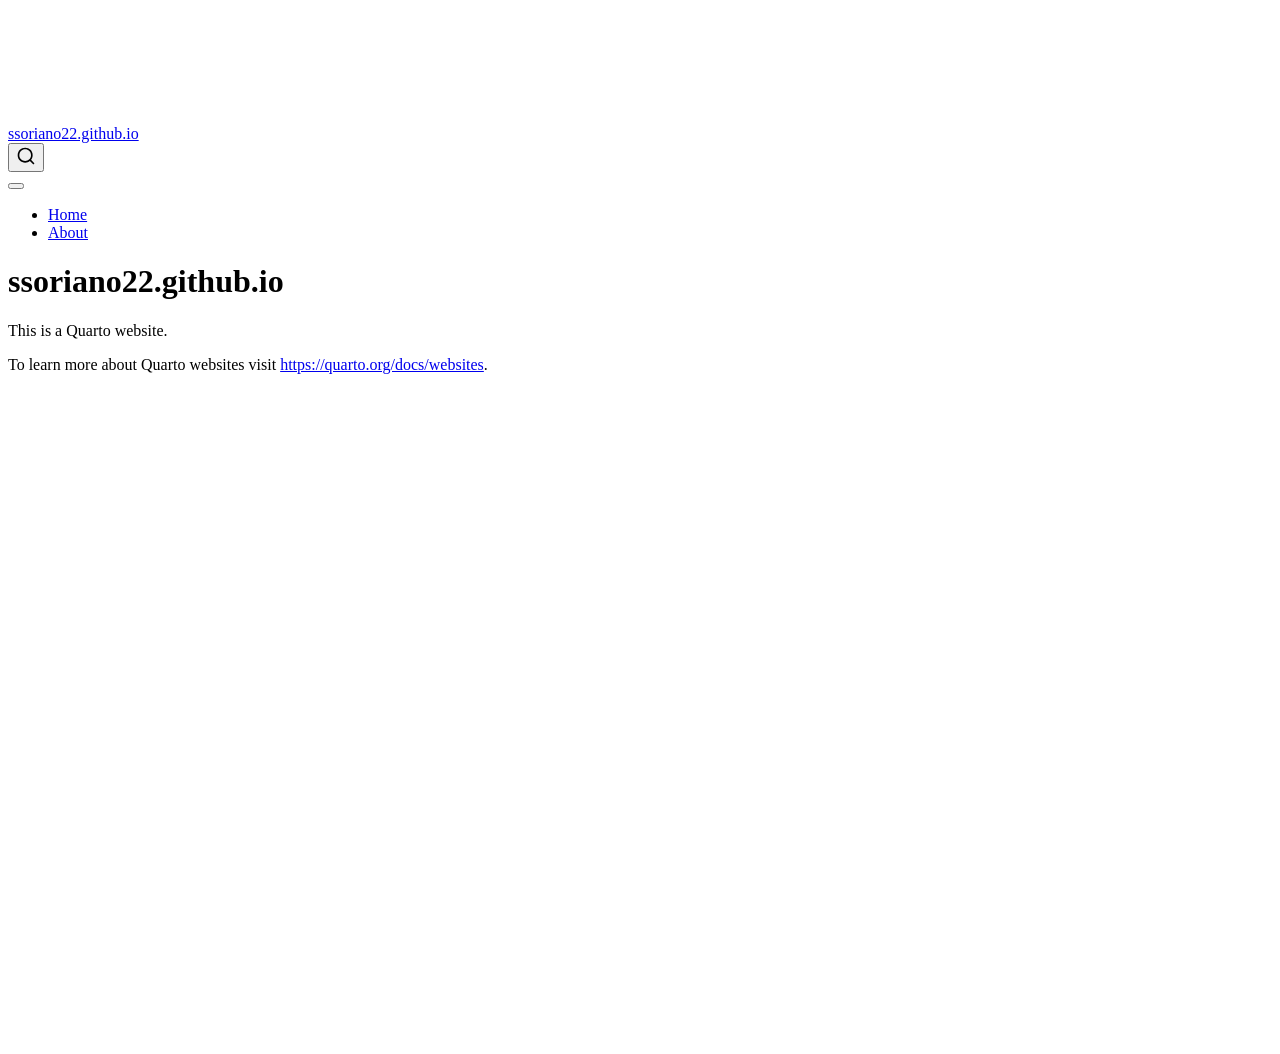
==== docs/index.html @ 10967e50 "Updating personal website repo" ====
<!DOCTYPE html>
<html xmlns="http://www.w3.org/1999/xhtml" lang="en" xml:lang="en"><head>

<meta charset="utf-8">
<meta name="generator" content="quarto-1.10.18">

<meta name="viewport" content="width=device-width, initial-scale=1.0, user-scalable=yes">


<title>ssoriano22.github.io</title>
<style>
/* Default styles provided by pandoc.
** See https://pandoc.org/MANUAL.html#variables-for-html for config info.
*/
span.smallcaps{font-variant: small-caps;}
div.columns{display: flex; gap: 1.5em;}
div.column{flex: auto;}
@media screen {
div.columns{gap: min(4vw, 1.5em);}
div.column{overflow-x: auto;}
}
div.hanging-indent{margin-left: 1.5em; text-indent: -1.5em;}
ul.task-list{list-style: none;}
ul.task-list li input[type="checkbox"] {
  width: 0.8em;
  margin: 0 0.8em 0.2em -1em; /* quarto-specific, see https://github.com/quarto-dev/quarto-cli/issues/4556 */ 
  vertical-align: middle;
}
</style>


<script src="site_libs/quarto-nav/quarto-nav.js"></script>
<script src="site_libs/quarto-nav/headroom.min.js"></script>
<script src="site_libs/clipboard/clipboard.min.js"></script>
<script src="site_libs/quarto-search/autocomplete.umd.js"></script>
<script src="site_libs/quarto-search/fuse.min.js"></script>
<script src="site_libs/quarto-search/quarto-search.js"></script>
<meta name="quarto:offset" content="./">
<script src="site_libs/quarto-html/quarto.js" type="module"></script>
<script src="site_libs/quarto-html/tabsets/tabsets.js" type="module"></script>
<script src="site_libs/quarto-html/popper.min.js"></script>
<script src="site_libs/quarto-html/tippy.umd.min.js"></script>
<script src="site_libs/quarto-html/anchor.min.js"></script>
<link href="site_libs/quarto-html/tippy.css" rel="stylesheet">
<link href="site_libs/quarto-html/quarto-syntax-highlighting-64a204ab8560d761af7679ceaba22944.css" rel="stylesheet" id="quarto-text-highlighting-styles">
<script src="site_libs/bootstrap/bootstrap.min.js"></script>
<link href="site_libs/bootstrap/bootstrap-icons.css" rel="stylesheet">
<link href="site_libs/bootstrap/bootstrap-445b8638c3d06994fee0907d791121c4.min.css" rel="stylesheet" append-hash="true" id="quarto-bootstrap" data-mode="light">
<script id="quarto-search-options" type="application/json">{
  "location": "navbar",
  "copy-button": false,
  "collapse-after": 3,
  "panel-placement": "end",
  "type": "overlay",
  "limit": 50,
  "keyboard-shortcut": [
    "f",
    "/",
    "s"
  ],
  "show-item-context": false,
  "language": {
    "search-no-results-text": "No results",
    "search-matching-documents-text": "matching documents",
    "search-copy-link-title": "Copy link to search",
    "search-hide-matches-text": "Hide additional matches",
    "search-more-match-text": "more match in this document",
    "search-more-matches-text": "more matches in this document",
    "search-clear-button-title": "Clear",
    "search-text-placeholder": "",
    "search-detached-cancel-button-title": "Cancel",
    "search-submit-button-title": "Submit",
    "search-label": "Search"
  }
}</script>


<link rel="stylesheet" href="styles.css">
</head>

<body class="nav-fixed quarto-light">

<div id="quarto-search-results"></div>
  <header id="quarto-header" class="headroom fixed-top">
    <nav class="navbar navbar-expand-lg " data-bs-theme="dark">
      <div class="navbar-container container-fluid">
      <div class="navbar-brand-container mx-auto">
    <a class="navbar-brand" href="./index.html">
    <span class="navbar-title">ssoriano22.github.io</span>
    </a>
  </div>
            <div id="quarto-search" class="" title="Search"></div>
          <button class="navbar-toggler" type="button" data-bs-toggle="collapse" data-bs-target="#navbarCollapse" aria-controls="navbarCollapse" role="menu" aria-expanded="false" aria-label="Toggle navigation" onclick="if (window.quartoToggleHeadroom) { window.quartoToggleHeadroom(); }">
  <span class="navbar-toggler-icon"></span>
</button>
          <div class="collapse navbar-collapse" id="navbarCollapse">
            <ul class="navbar-nav navbar-nav-scroll me-auto">
  <li class="nav-item">
    <a class="nav-link active" href="./index.html" aria-current="page"> 
<span class="menu-text">Home</span></a>
  </li>  
  <li class="nav-item">
    <a class="nav-link" href="./about.html"> 
<span class="menu-text">About</span></a>
  </li>  
</ul>
          </div> <!-- /navcollapse -->
            <div class="quarto-navbar-tools">
</div>
      </div> <!-- /container-fluid -->
    </nav>
</header>
<!-- content -->
<div id="quarto-content" class="quarto-container page-columns page-rows-contents page-layout-article page-navbar">
<!-- sidebar -->
<!-- margin-sidebar -->
    <div id="quarto-margin-sidebar" class="sidebar margin-sidebar zindex-bottom">
        
    </div>
<!-- main -->
<main class="content" id="quarto-document-content">

<header id="title-block-header" class="quarto-title-block default">
<div class="quarto-title">
<h1 class="title">ssoriano22.github.io</h1>
</div>



<div class="quarto-title-meta">

    
  
    
  </div>
  


</header>


<p>This is a Quarto website.</p>
<p>To learn more about Quarto websites visit <a href="https://quarto.org/docs/websites" class="uri">https://quarto.org/docs/websites</a>.</p>



</main> <!-- /main -->
<script id="quarto-html-after-body" type="application/javascript">
  window.document.addEventListener("DOMContentLoaded", function (event) {
    const icon = "";
    const anchorJS = new window.AnchorJS();
    anchorJS.options = {
      placement: 'right',
      icon: icon
    };
    anchorJS.add('.anchored');
    const isCodeAnnotation = (el) => {
      for (const clz of el.classList) {
        if (clz.startsWith('code-annotation-')) {                     
          return true;
        }
      }
      return false;
    }
    const onCopySuccess = function(e) {
      // button target
      const button = e.trigger;
      // don't keep focus
      button.blur();
      // flash "checked"
      button.classList.add('code-copy-button-checked');
      var currentTitle = button.getAttribute("title");
      button.setAttribute("title", "Copied!");
      let tooltip;
      if (window.bootstrap) {
        button.setAttribute("data-bs-toggle", "tooltip");
        button.setAttribute("data-bs-placement", "left");
        button.setAttribute("data-bs-title", "Copied!");
        tooltip = new bootstrap.Tooltip(button, 
          { trigger: "manual", 
            customClass: "code-copy-button-tooltip",
            offset: [0, -8]});
        tooltip.show();    
      }
      setTimeout(function() {
        if (tooltip) {
          tooltip.hide();
          button.removeAttribute("data-bs-title");
          button.removeAttribute("data-bs-toggle");
          button.removeAttribute("data-bs-placement");
        }
        button.setAttribute("title", currentTitle);
        button.classList.remove('code-copy-button-checked');
      }, 1000);
      // clear code selection
      e.clearSelection();
    }
    const getTextToCopy = function(trigger) {
      const outerScaffold = trigger.parentElement.cloneNode(true);
      const codeEl = outerScaffold.querySelector('code');
      for (const childEl of codeEl.children) {
        if (isCodeAnnotation(childEl)) {
          childEl.remove();
        }
      }
      return codeEl.innerText;
    }
    const clipboard = new window.ClipboardJS('.code-copy-button:not([data-in-quarto-modal])', {
      text: getTextToCopy
    });
    clipboard.on('success', onCopySuccess);
    if (window.document.getElementById('quarto-embedded-source-code-modal')) {
      const clipboardModal = new window.ClipboardJS('.code-copy-button[data-in-quarto-modal]', {
        text: getTextToCopy,
        container: window.document.getElementById('quarto-embedded-source-code-modal')
      });
      clipboardModal.on('success', onCopySuccess);
    }
      var localhostRegex = new RegExp(/^(?:http|https):\/\/localhost\:?[0-9]*\//);
      var mailtoRegex = new RegExp(/^mailto:/);
        var filterRegex = new RegExp('/' + window.location.host + '/');
      var isInternal = (href) => {
          return filterRegex.test(href) || localhostRegex.test(href) || mailtoRegex.test(href);
      }
      // Inspect non-navigation links and adorn them if external
     var links = window.document.querySelectorAll('a[href]:not(.nav-link):not(.navbar-brand):not(.toc-action):not(.sidebar-link):not(.sidebar-item-toggle):not(.pagination-link):not(.no-external):not([aria-hidden]):not(.dropdown-item):not(.quarto-navigation-tool):not(.about-link)');
      for (var i=0; i<links.length; i++) {
        const link = links[i];
        if (!isInternal(link.href)) {
          // undo the damage that might have been done by quarto-nav.js in the case of
          // links that we want to consider external
          if (link.dataset.originalHref !== undefined) {
            link.href = link.dataset.originalHref;
          }
        }
      }
    function tippyHover(el, contentFn, onTriggerFn, onUntriggerFn) {
      const config = {
        allowHTML: true,
        maxWidth: 500,
        delay: 100,
        arrow: false,
        appendTo: function(el) {
            return el.parentElement;
        },
        interactive: true,
        interactiveBorder: 10,
        theme: 'quarto',
        placement: 'bottom-start',
      };
      if (contentFn) {
        config.content = contentFn;
      }
      if (onTriggerFn) {
        config.onTrigger = onTriggerFn;
      }
      if (onUntriggerFn) {
        config.onUntrigger = onUntriggerFn;
      }
      window.tippy(el, config); 
    }
    const noterefs = window.document.querySelectorAll('a[role="doc-noteref"]');
    for (var i=0; i<noterefs.length; i++) {
      const ref = noterefs[i];
      tippyHover(ref, function() {
        // use id or data attribute instead here
        let href = ref.getAttribute('data-footnote-href') || ref.getAttribute('href');
        try { href = new URL(href).hash; } catch {}
        const id = href.replace(/^#\/?/, "");
        const note = window.document.getElementById(id);
        if (note) {
          return note.innerHTML;
        } else {
          return "";
        }
      });
    }
    const xrefs = window.document.querySelectorAll('a.quarto-xref');
    const processXRef = (id, note) => {
      // Strip column container classes
      const stripColumnClz = (el) => {
        el.classList.remove("page-full", "page-columns");
        if (el.children) {
          for (const child of el.children) {
            stripColumnClz(child);
          }
        }
      }
      stripColumnClz(note)
      if (id === null || id.startsWith('sec-')) {
        // Special case sections, only their first couple elements
        const container = document.createElement("div");
        if (note.children && note.children.length > 2) {
          container.appendChild(note.children[0].cloneNode(true));
          for (let i = 1; i < note.children.length; i++) {
            const child = note.children[i];
            if (child.tagName === "P" && child.innerText === "") {
              continue;
            } else {
              container.appendChild(child.cloneNode(true));
              break;
            }
          }
          if (window.Quarto?.typesetMath) {
            window.Quarto.typesetMath(container);
          }
          return container.innerHTML
        } else {
          if (window.Quarto?.typesetMath) {
            window.Quarto.typesetMath(note);
          }
          return note.innerHTML;
        }
      } else {
        // Remove any anchor links if they are present
        const anchorLink = note.querySelector('a.anchorjs-link');
        if (anchorLink) {
          anchorLink.remove();
        }
        if (window.Quarto?.typesetMath) {
          window.Quarto.typesetMath(note);
        }
        if (note.classList.contains("callout")) {
          return note.outerHTML;
        } else {
          return note.innerHTML;
        }
      }
    }
    for (var i=0; i<xrefs.length; i++) {
      const xref = xrefs[i];
      tippyHover(xref, undefined, function(instance) {
        instance.disable();
        let url = xref.getAttribute('href');
        let hash = undefined; 
        if (url.startsWith('#')) {
          hash = url;
        } else {
          try { hash = new URL(url).hash; } catch {}
        }
        if (hash) {
          const id = hash.replace(/^#\/?/, "");
          const note = window.document.getElementById(id);
          if (note !== null) {
            try {
              const html = processXRef(id, note.cloneNode(true));
              instance.setContent(html);
            } finally {
              instance.enable();
              instance.show();
            }
          } else {
            // See if we can fetch this
            fetch(url.split('#')[0])
            .then(res => res.text())
            .then(html => {
              const parser = new DOMParser();
              const htmlDoc = parser.parseFromString(html, "text/html");
              const note = htmlDoc.getElementById(id);
              if (note !== null) {
                const html = processXRef(id, note);
                instance.setContent(html);
              } 
            }).finally(() => {
              instance.enable();
              instance.show();
            });
          }
        } else {
          // See if we can fetch a full url (with no hash to target)
          // This is a special case and we should probably do some content thinning / targeting
          fetch(url)
          .then(res => res.text())
          .then(html => {
            const parser = new DOMParser();
            const htmlDoc = parser.parseFromString(html, "text/html");
            const note = htmlDoc.querySelector('main.content');
            if (note !== null) {
              // This should only happen for chapter cross references
              // (since there is no id in the URL)
              // remove the first header
              if (note.children.length > 0 && note.children[0].tagName === "HEADER") {
                note.children[0].remove();
              }
              const html = processXRef(null, note);
              instance.setContent(html);
            } 
          }).finally(() => {
            instance.enable();
            instance.show();
          });
        }
      }, function(instance) {
      });
    }
        let selectedAnnoteEl;
        const selectorForAnnotation = ( cell, annotation) => {
          let cellAttr = 'data-code-cell="' + cell + '"';
          let lineAttr = 'data-code-annotation="' +  annotation + '"';
          const selector = 'span[' + cellAttr + '][' + lineAttr + ']';
          return selector;
        }
        const selectCodeLines = (annoteEl) => {
          const doc = window.document;
          const targetCell = annoteEl.getAttribute("data-target-cell");
          const targetAnnotation = annoteEl.getAttribute("data-target-annotation");
          const annoteSpan = window.document.querySelector(selectorForAnnotation(targetCell, targetAnnotation));
          const lines = annoteSpan.getAttribute("data-code-lines").split(",");
          const lineIds = lines.map((line) => {
            return targetCell + "-" + line;
          })
          let top = null;
          let height = null;
          let parent = null;
          if (lineIds.length > 0) {
              //compute the position of the single el (top and bottom and make a div)
              const el = window.document.getElementById(lineIds[0]);
              top = el.offsetTop;
              height = el.offsetHeight;
              parent = el.parentElement.parentElement;
            if (lineIds.length > 1) {
              const lastEl = window.document.getElementById(lineIds[lineIds.length - 1]);
              const bottom = lastEl.offsetTop + lastEl.offsetHeight;
              height = bottom - top;
            }
            if (top !== null && height !== null && parent !== null) {
              // cook up a div (if necessary) and position it 
              let div = window.document.getElementById("code-annotation-line-highlight");
              if (div === null) {
                div = window.document.createElement("div");
                div.setAttribute("id", "code-annotation-line-highlight");
                div.style.position = 'absolute';
                parent.appendChild(div);
              }
              div.style.top = top - 2 + "px";
              div.style.height = height + 4 + "px";
              div.style.left = 0;
              let gutterDiv = window.document.getElementById("code-annotation-line-highlight-gutter");
              if (gutterDiv === null) {
                gutterDiv = window.document.createElement("div");
                gutterDiv.setAttribute("id", "code-annotation-line-highlight-gutter");
                gutterDiv.style.position = 'absolute';
                const codeCell = window.document.getElementById(targetCell);
                const gutter = codeCell.querySelector('.code-annotation-gutter');
                gutter.appendChild(gutterDiv);
              }
              gutterDiv.style.top = top - 2 + "px";
              gutterDiv.style.height = height + 4 + "px";
            }
            selectedAnnoteEl = annoteEl;
          }
        };
        const unselectCodeLines = () => {
          const elementsIds = ["code-annotation-line-highlight", "code-annotation-line-highlight-gutter"];
          elementsIds.forEach((elId) => {
            const div = window.document.getElementById(elId);
            if (div) {
              div.remove();
            }
          });
          selectedAnnoteEl = undefined;
        };
          // Handle positioning of the toggle
      window.addEventListener(
        "resize",
        throttle(() => {
          elRect = undefined;
          if (selectedAnnoteEl) {
            selectCodeLines(selectedAnnoteEl);
          }
        }, 10)
      );
      function throttle(fn, ms) {
      let throttle = false;
      let timer;
        return (...args) => {
          if(!throttle) { // first call gets through
              fn.apply(this, args);
              throttle = true;
          } else { // all the others get throttled
              if(timer) clearTimeout(timer); // cancel #2
              timer = setTimeout(() => {
                fn.apply(this, args);
                timer = throttle = false;
              }, ms);
          }
        };
      }
        // Attach click handler to the DT
        const annoteDls = window.document.querySelectorAll('dt[data-target-cell]');
        for (const annoteDlNode of annoteDls) {
          annoteDlNode.addEventListener('click', (event) => {
            const clickedEl = event.target;
            if (clickedEl !== selectedAnnoteEl) {
              unselectCodeLines();
              const activeEl = window.document.querySelector('dt[data-target-cell].code-annotation-active');
              if (activeEl) {
                activeEl.classList.remove('code-annotation-active');
              }
              selectCodeLines(clickedEl);
              clickedEl.classList.add('code-annotation-active');
            } else {
              // Unselect the line
              unselectCodeLines();
              clickedEl.classList.remove('code-annotation-active');
            }
          });
        }
    const findCites = (el) => {
      const parentEl = el.parentElement;
      if (parentEl) {
        const cites = parentEl.dataset.cites;
        if (cites) {
          return {
            el,
            cites: cites.split(' ')
          };
        } else {
          return findCites(el.parentElement)
        }
      } else {
        return undefined;
      }
    };
    var bibliorefs = window.document.querySelectorAll('a[role="doc-biblioref"]');
    for (var i=0; i<bibliorefs.length; i++) {
      const ref = bibliorefs[i];
      const citeInfo = findCites(ref);
      if (citeInfo) {
        tippyHover(citeInfo.el, function() {
          var popup = window.document.createElement('div');
          citeInfo.cites.forEach(function(cite) {
            var citeDiv = window.document.createElement('div');
            citeDiv.classList.add('hanging-indent');
            citeDiv.classList.add('csl-entry');
            var biblioDiv = window.document.getElementById('ref-' + cite);
            if (biblioDiv) {
              citeDiv.innerHTML = biblioDiv.innerHTML;
            }
            popup.appendChild(citeDiv);
          });
          return popup.innerHTML;
        });
      }
    }
  });
  </script>
</div> <!-- /content -->




</body></html>
---- docs/site_libs/quarto-html/tippy.css ----
.tippy-box[data-animation=fade][data-state=hidden]{opacity:0}[data-tippy-root]{max-width:calc(100vw - 10px)}.tippy-box{position:relative;background-color:#333;color:#fff;border-radius:4px;font-size:14px;line-height:1.4;white-space:normal;outline:0;transition-property:transform,visibility,opacity}.tippy-box[data-placement^=top]>.tippy-arrow{bottom:0}.tippy-box[data-placement^=top]>.tippy-arrow:before{bottom:-7px;left:0;border-width:8px 8px 0;border-top-color:initial;transform-origin:center top}.tippy-box[data-placement^=bottom]>.tippy-arrow{top:0}.tippy-box[data-placement^=bottom]>.tippy-arrow:before{top:-7px;left:0;border-width:0 8px 8px;border-bottom-color:initial;transform-origin:center bottom}.tippy-box[data-placement^=left]>.tippy-arrow{right:0}.tippy-box[data-placement^=left]>.tippy-arrow:before{border-width:8px 0 8px 8px;border-left-color:initial;right:-7px;transform-origin:center left}.tippy-box[data-placement^=right]>.tippy-arrow{left:0}.tippy-box[data-placement^=right]>.tippy-arrow:before{left:-7px;border-width:8px 8px 8px 0;border-right-color:initial;transform-origin:center right}.tippy-box[data-inertia][data-state=visible]{transition-timing-function:cubic-bezier(.54,1.5,.38,1.11)}.tippy-arrow{width:16px;height:16px;color:#333}.tippy-arrow:before{content:"";position:absolute;border-color:transparent;border-style:solid}.tippy-content{position:relative;padding:5px 9px;z-index:1}
---- docs/site_libs/quarto-html/quarto-syntax-highlighting-64a204ab8560d761af7679ceaba22944.css ----
/* quarto syntax highlight colors */
:root {
  --quarto-hl-ot-color: #003B4F;
  --quarto-hl-at-color: #657422;
  --quarto-hl-ss-color: #20794D;
  --quarto-hl-an-color: #5E5E5E;
  --quarto-hl-fu-color: #4758AB;
  --quarto-hl-st-color: #20794D;
  --quarto-hl-cf-color: #003B4F;
  --quarto-hl-op-color: #5E5E5E;
  --quarto-hl-er-color: #AD0000;
  --quarto-hl-bn-color: #AD0000;
  --quarto-hl-al-color: #AD0000;
  --quarto-hl-va-color: #111111;
  --quarto-hl-bu-color: inherit;
  --quarto-hl-ex-color: inherit;
  --quarto-hl-pp-color: #AD0000;
  --quarto-hl-in-color: #5E5E5E;
  --quarto-hl-vs-color: #20794D;
  --quarto-hl-wa-color: #5E5E5E;
  --quarto-hl-do-color: #5E5E5E;
  --quarto-hl-im-color: #00769E;
  --quarto-hl-ch-color: #20794D;
  --quarto-hl-dt-color: #AD0000;
  --quarto-hl-fl-color: #AD0000;
  --quarto-hl-co-color: #5E5E5E;
  --quarto-hl-cv-color: #5E5E5E;
  --quarto-hl-cn-color: #8f5902;
  --quarto-hl-sc-color: #5E5E5E;
  --quarto-hl-dv-color: #AD0000;
  --quarto-hl-kw-color: #003B4F;
}

/* other quarto variables */
:root {
  --quarto-font-monospace: SFMono-Regular, Menlo, Monaco, Consolas, "Liberation Mono", "Courier New", monospace;
}

/* syntax highlight based on Pandoc's rules */
pre > code.sourceCode > span {
  color: #003B4F;
}

code.sourceCode > span {
  color: #003B4F;
}

div.sourceCode,
div.sourceCode pre.sourceCode {
  color: #003B4F;
}

/* Normal */
code span {
  color: #003B4F;
}

/* Alert */
code span.al {
  color: #AD0000;
  font-style: inherit;
}

/* Annotation */
code span.an {
  color: #5E5E5E;
  font-style: inherit;
}

/* Attribute */
code span.at {
  color: #657422;
  font-style: inherit;
}

/* BaseN */
code span.bn {
  color: #AD0000;
  font-style: inherit;
}

/* BuiltIn */
code span.bu {
  font-style: inherit;
}

/* ControlFlow */
code span.cf {
  color: #003B4F;
  font-weight: bold;
  font-style: inherit;
}

/* Char */
code span.ch {
  color: #20794D;
  font-style: inherit;
}

/* Constant */
code span.cn {
  color: #8f5902;
  font-style: inherit;
}

/* Comment */
code span.co {
  color: #5E5E5E;
  font-style: inherit;
}

/* CommentVar */
code span.cv {
  color: #5E5E5E;
  font-style: italic;
}

/* Documentation */
code span.do {
  color: #5E5E5E;
  font-style: italic;
}

/* DataType */
code span.dt {
  color: #AD0000;
  font-style: inherit;
}

/* DecVal */
code span.dv {
  color: #AD0000;
  font-style: inherit;
}

/* Error */
code span.er {
  color: #AD0000;
  font-style: inherit;
}

/* Extension */
code span.ex {
  font-style: inherit;
}

/* Float */
code span.fl {
  color: #AD0000;
  font-style: inherit;
}

/* Function */
code span.fu {
  color: #4758AB;
  font-style: inherit;
}

/* Import */
code span.im {
  color: #00769E;
  font-style: inherit;
}

/* Information */
code span.in {
  color: #5E5E5E;
  font-style: inherit;
}

/* Keyword */
code span.kw {
  color: #003B4F;
  font-weight: bold;
  font-style: inherit;
}

/* Operator */
code span.op {
  color: #5E5E5E;
  font-style: inherit;
}

/* Other */
code span.ot {
  color: #003B4F;
  font-style: inherit;
}

/* Preprocessor */
code span.pp {
  color: #AD0000;
  font-style: inherit;
}

/* SpecialChar */
code span.sc {
  color: #5E5E5E;
  font-style: inherit;
}

/* SpecialString */
code span.ss {
  color: #20794D;
  font-style: inherit;
}

/* String */
code span.st {
  color: #20794D;
  font-style: inherit;
}

/* Variable */
code span.va {
  color: #111111;
  font-style: inherit;
}

/* VerbatimString */
code span.vs {
  color: #20794D;
  font-style: inherit;
}

/* Warning */
code span.wa {
  color: #5E5E5E;
  font-style: italic;
}

.prevent-inlining {
  content: "</";
}

/*# sourceMappingURL=9d8d5bb603a83b8298b89080a598c93b.css.map */
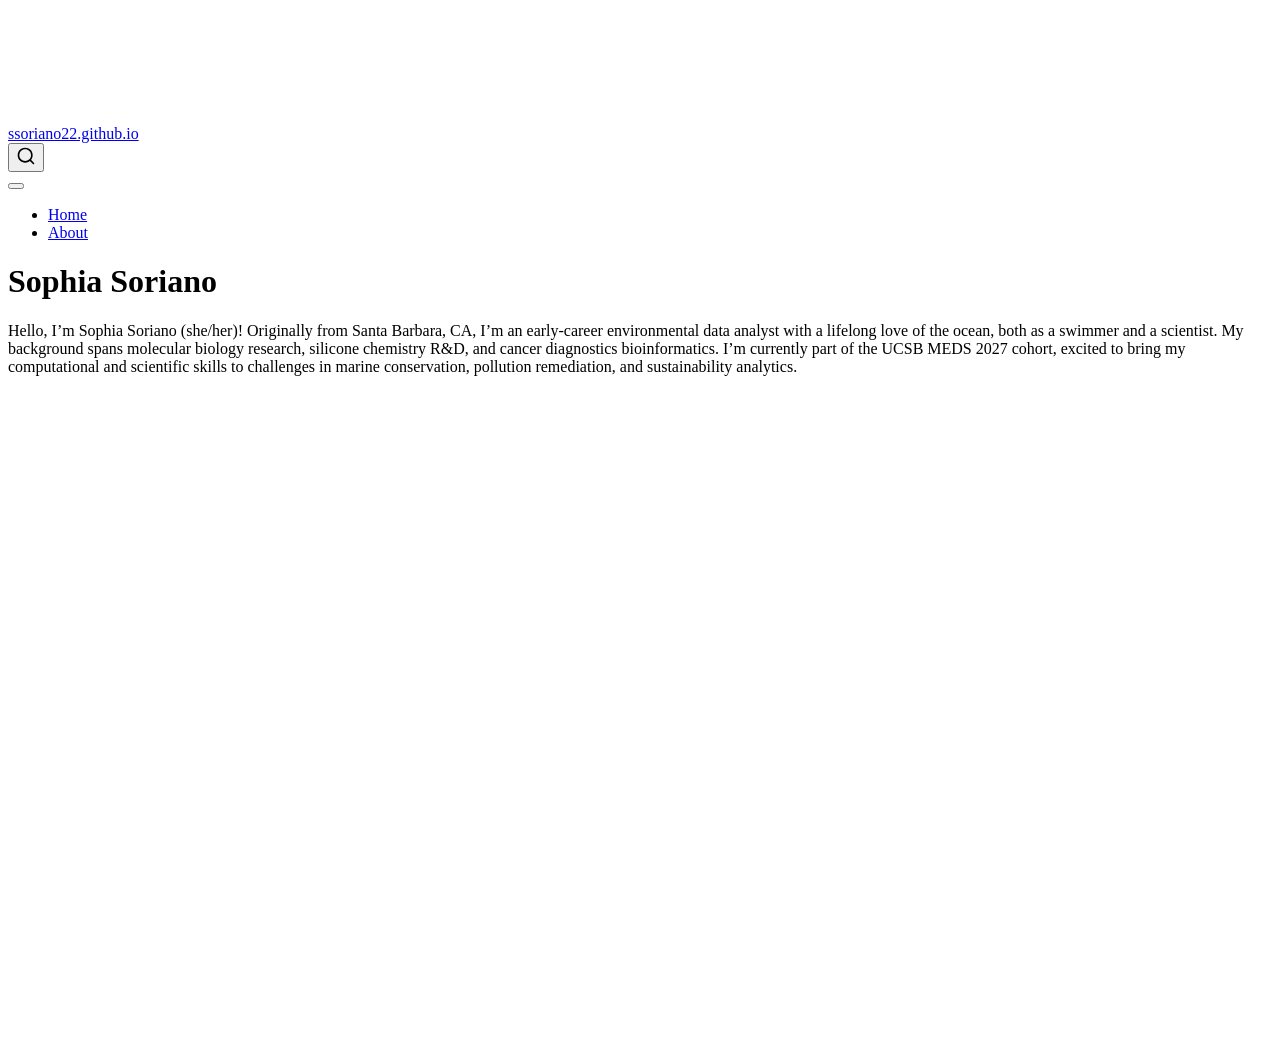
==== commit ea387809: "Update to index.qmd w/ tagline" ====
--- a/docs/index.html
+++ b/docs/index.html
@@ -7,7 +7,7 @@
 <meta name="viewport" content="width=device-width, initial-scale=1.0, user-scalable=yes">
 
 
-<title>ssoriano22.github.io</title>
+<title>Sophia Soriano – ssoriano22.github.io</title>
 <style>
 /* Default styles provided by pandoc.
 ** See https://pandoc.org/MANUAL.html#variables-for-html for config info.
@@ -122,7 +122,7 @@
 
 <header id="title-block-header" class="quarto-title-block default">
 <div class="quarto-title">
-<h1 class="title">ssoriano22.github.io</h1>
+<h1 class="title">Sophia Soriano</h1>
 </div>
 
 
@@ -139,8 +139,7 @@
 </header>
 
 
-<p>This is a Quarto website.</p>
-<p>To learn more about Quarto websites visit <a href="https://quarto.org/docs/websites" class="uri">https://quarto.org/docs/websites</a>.</p>
+<p>Hello, I’m Sophia Soriano (she/her)! Originally from Santa Barbara, CA, I’m an early-career environmental data analyst with a lifelong love of the ocean, both as a swimmer and a scientist. My background spans molecular biology research, silicone chemistry R&amp;D, and cancer diagnostics bioinformatics. I’m currently part of the UCSB MEDS 2027 cohort, excited to bring my computational and scientific skills to challenges in marine conservation, pollution remediation, and sustainability analytics.</p>
 
 
 
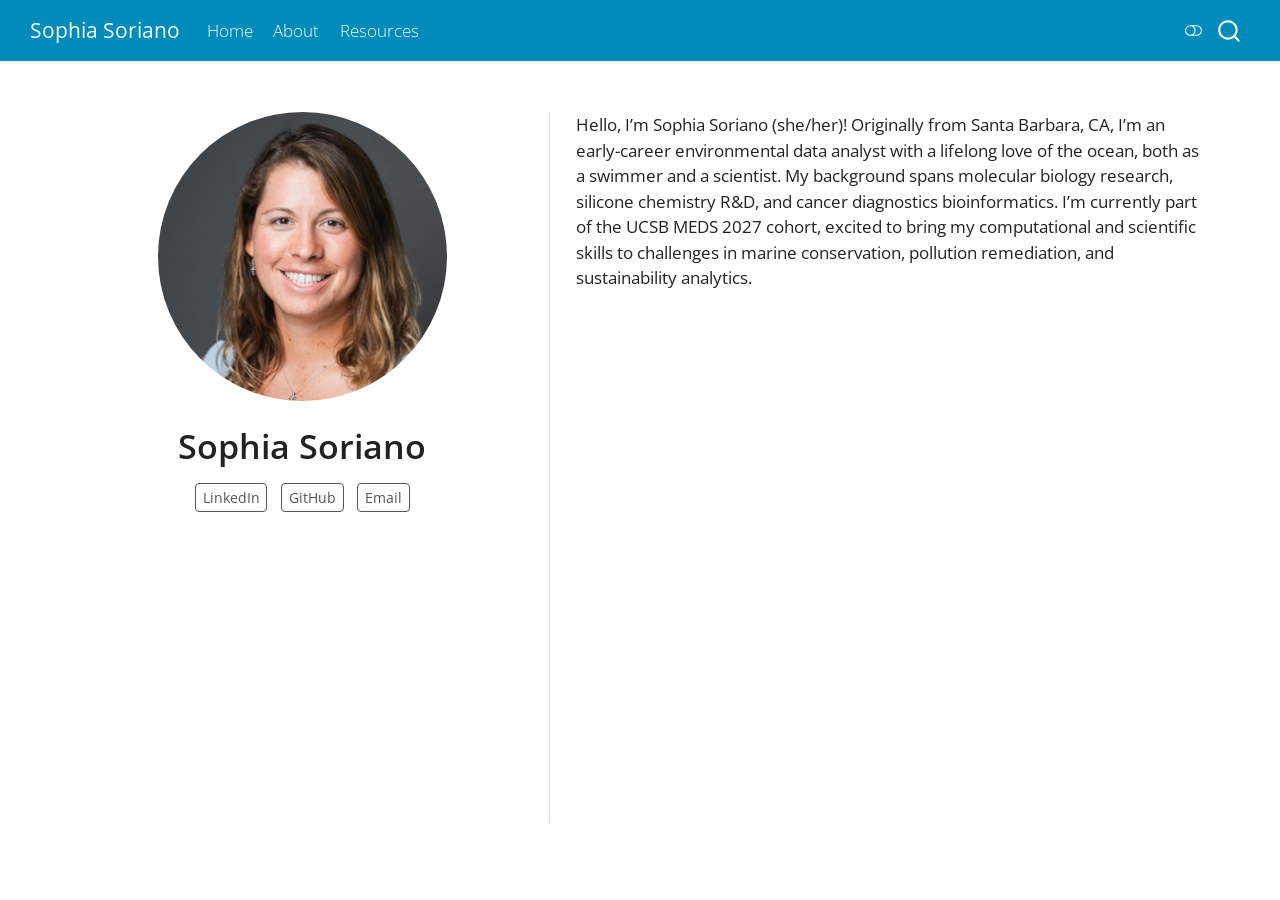
==== commit 7abf7f8d: "Updating index.qmd formatting again" ====
--- a/docs/index.html
+++ b/docs/index.html
@@ -7,7 +7,7 @@
 <meta name="viewport" content="width=device-width, initial-scale=1.0, user-scalable=yes">
 
 
-<title>Sophia Soriano – ssoriano22.github.io</title>
+<title>Sophia Soriano</title>
 <style>
 /* Default styles provided by pandoc.
 ** See https://pandoc.org/MANUAL.html#variables-for-html for config info.
@@ -40,12 +40,15 @@
 <script src="site_libs/quarto-html/tabsets/tabsets.js" type="module"></script>
 <script src="site_libs/quarto-html/popper.min.js"></script>
 <script src="site_libs/quarto-html/tippy.umd.min.js"></script>
-<script src="site_libs/quarto-html/anchor.min.js"></script>
 <link href="site_libs/quarto-html/tippy.css" rel="stylesheet">
-<link href="site_libs/quarto-html/quarto-syntax-highlighting-64a204ab8560d761af7679ceaba22944.css" rel="stylesheet" id="quarto-text-highlighting-styles">
+<link href="site_libs/quarto-html/quarto-syntax-highlighting-64a204ab8560d761af7679ceaba22944.css" rel="stylesheet" class="quarto-color-scheme" id="quarto-text-highlighting-styles">
+<link href="site_libs/quarto-html/quarto-syntax-highlighting-dark-b85bc7c33db8c58e0ec93c3465666fed.css" rel="stylesheet" class="quarto-color-scheme quarto-color-alternate" id="quarto-text-highlighting-styles">
+<link href="site_libs/quarto-html/quarto-syntax-highlighting-64a204ab8560d761af7679ceaba22944.css" rel="stylesheet" class="quarto-color-scheme-extra" id="quarto-text-highlighting-styles">
 <script src="site_libs/bootstrap/bootstrap.min.js"></script>
 <link href="site_libs/bootstrap/bootstrap-icons.css" rel="stylesheet">
-<link href="site_libs/bootstrap/bootstrap-445b8638c3d06994fee0907d791121c4.min.css" rel="stylesheet" append-hash="true" id="quarto-bootstrap" data-mode="light">
+<link href="site_libs/bootstrap/bootstrap-0d542d71a745ea6cacbc55c246e4d6ae.min.css" rel="stylesheet" append-hash="true" class="quarto-color-scheme" id="quarto-bootstrap" data-mode="light">
+<link href="site_libs/bootstrap/bootstrap-dark-96f880facfb47fdc72767fb43baf3cf7.min.css" rel="stylesheet" append-hash="true" class="quarto-color-scheme quarto-color-alternate" id="quarto-bootstrap" data-mode="dark">
+<link href="site_libs/bootstrap/bootstrap-0d542d71a745ea6cacbc55c246e4d6ae.min.css" rel="stylesheet" append-hash="true" class="quarto-color-scheme-extra" id="quarto-bootstrap" data-mode="light">
 <script id="quarto-search-options" type="application/json">{
   "location": "navbar",
   "copy-button": false,
@@ -78,7 +81,169 @@
 <link rel="stylesheet" href="styles.css">
 </head>
 
-<body class="nav-fixed quarto-light">
+<body class="nav-fixed quarto-light"><script id="quarto-html-before-body" type="application/javascript">
+    const toggleBodyColorMode = (bsSheetEl) => {
+      const mode = bsSheetEl.getAttribute("data-mode");
+      const bodyEl = window.document.querySelector("body");
+      if (mode === "dark") {
+        bodyEl.classList.add("quarto-dark");
+        bodyEl.classList.remove("quarto-light");
+      } else {
+        bodyEl.classList.add("quarto-light");
+        bodyEl.classList.remove("quarto-dark");
+      }
+    }
+    const toggleBodyColorPrimary = () => {
+      const bsSheetEl = window.document.querySelector("link#quarto-bootstrap:not([rel=disabled-stylesheet])");
+      if (bsSheetEl) {
+        toggleBodyColorMode(bsSheetEl);
+      }
+    }
+    const setColorSchemeToggle = (alternate) => {
+      const toggles = window.document.querySelectorAll('.quarto-color-scheme-toggle');
+      for (let i=0; i < toggles.length; i++) {
+        const toggle = toggles[i];
+        if (toggle) {
+          if (alternate) {
+            toggle.classList.add("alternate");
+          } else {
+            toggle.classList.remove("alternate");
+          }
+        }
+      }
+    };
+    const toggleColorMode = (alternate) => {
+      // Switch the stylesheets
+      const primaryStylesheets = window.document.querySelectorAll('link.quarto-color-scheme:not(.quarto-color-alternate)');
+      const alternateStylesheets = window.document.querySelectorAll('link.quarto-color-scheme.quarto-color-alternate');
+      manageTransitions('#quarto-margin-sidebar .nav-link', false);
+      if (alternate) {
+        // note: dark is layered on light, we don't disable primary!
+        enableStylesheet(alternateStylesheets);
+        for (const sheetNode of alternateStylesheets) {
+          if (sheetNode.id === "quarto-bootstrap") {
+            toggleBodyColorMode(sheetNode);
+          }
+        }
+      } else {
+        disableStylesheet(alternateStylesheets);
+        enableStylesheet(primaryStylesheets)
+        toggleBodyColorPrimary();
+      }
+      manageTransitions('#quarto-margin-sidebar .nav-link', true);
+      // Switch the toggles
+      setColorSchemeToggle(alternate)
+      // Hack to workaround the fact that safari doesn't
+      // properly recolor the scrollbar when toggling (#1455)
+      if (navigator.userAgent.indexOf('Safari') > 0 && navigator.userAgent.indexOf('Chrome') == -1) {
+        manageTransitions("body", false);
+        window.scrollTo(0, 1);
+        setTimeout(() => {
+          window.scrollTo(0, 0);
+          manageTransitions("body", true);
+        }, 40);
+      }
+    }
+    const disableStylesheet = (stylesheets) => {
+      for (let i=0; i < stylesheets.length; i++) {
+        const stylesheet = stylesheets[i];
+        stylesheet.rel = 'disabled-stylesheet';
+      }
+    }
+    const enableStylesheet = (stylesheets) => {
+      for (let i=0; i < stylesheets.length; i++) {
+        const stylesheet = stylesheets[i];
+        if(stylesheet.rel !== 'stylesheet') { // for Chrome, which will still FOUC without this check
+          stylesheet.rel = 'stylesheet';
+        }
+      }
+    }
+    const manageTransitions = (selector, allowTransitions) => {
+      const els = window.document.querySelectorAll(selector);
+      for (let i=0; i < els.length; i++) {
+        const el = els[i];
+        if (allowTransitions) {
+          el.classList.remove('notransition');
+        } else {
+          el.classList.add('notransition');
+        }
+      }
+    }
+    const isFileUrl = () => {
+      return window.location.protocol === 'file:';
+    }
+    const hasAlternateSentinel = () => {
+      let styleSentinel = getColorSchemeSentinel();
+      if (styleSentinel !== null) {
+        return styleSentinel === "alternate";
+      } else {
+        return false;
+      }
+    }
+    const setStyleSentinel = (alternate) => {
+      const value = alternate ? "alternate" : "default";
+      if (!isFileUrl()) {
+        window.localStorage.setItem("quarto-color-scheme", value);
+      } else {
+        localAlternateSentinel = value;
+      }
+    }
+    const getColorSchemeSentinel = () => {
+      if (!isFileUrl()) {
+        const storageValue = window.localStorage.getItem("quarto-color-scheme");
+        return storageValue != null ? storageValue : localAlternateSentinel;
+      } else {
+        return localAlternateSentinel;
+      }
+    }
+    const toggleGiscusIfUsed = (isAlternate, darkModeDefault) => {
+      const baseTheme = document.querySelector('#giscus-base-theme')?.value ?? 'light';
+      const alternateTheme = document.querySelector('#giscus-alt-theme')?.value ?? 'dark';
+      let newTheme = '';
+      if(authorPrefersDark) {
+        newTheme = isAlternate ? baseTheme : alternateTheme;
+      } else {
+        newTheme = isAlternate ? alternateTheme : baseTheme;
+      }
+      const changeGiscusTheme = () => {
+        // From: https://github.com/giscus/giscus/issues/336
+        const sendMessage = (message) => {
+          const iframe = document.querySelector('iframe.giscus-frame');
+          if (!iframe) return;
+          iframe.contentWindow.postMessage({ giscus: message }, 'https://giscus.app');
+        }
+        sendMessage({
+          setConfig: {
+            theme: newTheme
+          }
+        });
+      }
+      const isGiscussLoaded = window.document.querySelector('iframe.giscus-frame') !== null;
+      if (isGiscussLoaded) {
+        changeGiscusTheme();
+      }
+    };
+    const authorPrefersDark = false;
+    const darkModeDefault = authorPrefersDark;
+      document.querySelector('link#quarto-text-highlighting-styles.quarto-color-scheme-extra').rel = 'disabled-stylesheet';
+      document.querySelector('link#quarto-bootstrap.quarto-color-scheme-extra').rel = 'disabled-stylesheet';
+    let localAlternateSentinel = darkModeDefault ? 'alternate' : 'default';
+    // Dark / light mode switch
+    window.quartoToggleColorScheme = () => {
+      // Read the current dark / light value
+      let toAlternate = !hasAlternateSentinel();
+      toggleColorMode(toAlternate);
+      setStyleSentinel(toAlternate);
+      toggleGiscusIfUsed(toAlternate, darkModeDefault);
+      window.dispatchEvent(new Event('resize'));
+    };
+    // Switch to dark mode if need be
+    if (hasAlternateSentinel()) {
+      toggleColorMode(true);
+    } else {
+      toggleColorMode(false);
+    }
+  </script>
 
 <div id="quarto-search-results"></div>
   <header id="quarto-header" class="headroom fixed-top">
@@ -86,7 +251,7 @@
       <div class="navbar-container container-fluid">
       <div class="navbar-brand-container mx-auto">
     <a class="navbar-brand" href="./index.html">
-    <span class="navbar-title">ssoriano22.github.io</span>
+    <span class="navbar-title">Sophia Soriano</span>
     </a>
   </div>
             <div id="quarto-search" class="" title="Search"></div>
@@ -103,56 +268,70 @@
     <a class="nav-link" href="./about.html"> 
 <span class="menu-text">About</span></a>
   </li>  
+  <li class="nav-item">
+    <a class="nav-link" href="./resources.html"> 
+<span class="menu-text">Resources</span></a>
+  </li>  
 </ul>
           </div> <!-- /navcollapse -->
             <div class="quarto-navbar-tools">
+  <a href="" class="quarto-color-scheme-toggle quarto-navigation-tool  px-1" onclick="window.quartoToggleColorScheme(); return false;" title="Toggle dark mode"><i class="bi"></i></a>
 </div>
       </div> <!-- /container-fluid -->
     </nav>
 </header>
 <!-- content -->
-<div id="quarto-content" class="quarto-container page-columns page-rows-contents page-layout-article page-navbar">
+<div id="quarto-content" class="quarto-container page-columns page-rows-contents page-layout-full page-navbar">
 <!-- sidebar -->
 <!-- margin-sidebar -->
-    <div id="quarto-margin-sidebar" class="sidebar margin-sidebar zindex-bottom">
-        
-    </div>
+    
 <!-- main -->
-<main class="content" id="quarto-document-content">
-
+<div class="quarto-about-trestles column-page">
+  <div class="about-entity">
+    <img src="images/SophiaSoriano_headshot.png" class="about-image
+  round " style="height: 17em; width: 17em;">
 <header id="title-block-header" class="quarto-title-block default">
 <div class="quarto-title">
 <h1 class="title">Sophia Soriano</h1>
 </div>
-
-
-
-<div class="quarto-title-meta">
-
-    
-  
-    
+<div class="quarto-title-meta column-page">
   </div>
-  
-
-
 </header>
-
+    <div class="about-links">
+  <a href="https://www.linkedin.com/in/smsoriano22/" class="about-link" rel="" target="_blank">
+     <span class="about-link-text">LinkedIn</span>
+  </a>
+  <a href="https://github.com/ssoriano22" class="about-link" rel="" target="_blank">
+     <span class="about-link-text">GitHub</span>
+  </a>
+  <a href="mailto:smsoriano277@gmail.com" class="about-link" rel="" target="">
+     <span class="about-link-text">Email</span>
+  </a>
+</div>
+  </div>
+  <div class="about-contents"><main class="content column-page" id="quarto-document-content">
 
 <p>Hello, I’m Sophia Soriano (she/her)! Originally from Santa Barbara, CA, I’m an early-career environmental data analyst with a lifelong love of the ocean, both as a swimmer and a scientist. My background spans molecular biology research, silicone chemistry R&amp;D, and cancer diagnostics bioinformatics. I’m currently part of the UCSB MEDS 2027 cohort, excited to bring my computational and scientific skills to challenges in marine conservation, pollution remediation, and sustainability analytics.</p>
 
 
-
-</main> <!-- /main -->
+</main></div>
+</div>
+ <!-- /main -->
 <script id="quarto-html-after-body" type="application/javascript">
   window.document.addEventListener("DOMContentLoaded", function (event) {
-    const icon = "";
-    const anchorJS = new window.AnchorJS();
-    anchorJS.options = {
-      placement: 'right',
-      icon: icon
-    };
-    anchorJS.add('.anchored');
+    // Ensure there is a toggle, if there isn't float one in the top right
+    if (window.document.querySelector('.quarto-color-scheme-toggle') === null) {
+      const a = window.document.createElement('a');
+      a.classList.add('top-right');
+      a.classList.add('quarto-color-scheme-toggle');
+      a.href = "";
+      a.onclick = function() { try { window.quartoToggleColorScheme(); } catch {} return false; };
+      const i = window.document.createElement("i");
+      i.classList.add('bi');
+      a.appendChild(i);
+      window.document.body.appendChild(a);
+    }
+    setColorSchemeToggle(hasAlternateSentinel())
     const isCodeAnnotation = (el) => {
       for (const clz of el.classList) {
         if (clz.startsWith('code-annotation-')) {                     
--- a/docs/site_libs/quarto-html/quarto-syntax-highlighting-dark-b85bc7c33db8c58e0ec93c3465666fed.css
+++ b/docs/site_libs/quarto-html/quarto-syntax-highlighting-dark-b85bc7c33db8c58e0ec93c3465666fed.css
@@ -0,0 +1,219 @@
+/* quarto syntax highlight colors */
+:root {
+  --quarto-hl-al-color: #f07178;
+  --quarto-hl-an-color: #d4d0ab;
+  --quarto-hl-at-color: #00e0e0;
+  --quarto-hl-bn-color: #d4d0ab;
+  --quarto-hl-bu-color: #abe338;
+  --quarto-hl-ch-color: #abe338;
+  --quarto-hl-co-color: #f8f8f2;
+  --quarto-hl-cv-color: #ffd700;
+  --quarto-hl-cn-color: #ffd700;
+  --quarto-hl-cf-color: #ffa07a;
+  --quarto-hl-dt-color: #ffa07a;
+  --quarto-hl-dv-color: #d4d0ab;
+  --quarto-hl-do-color: #f8f8f2;
+  --quarto-hl-er-color: #f07178;
+  --quarto-hl-ex-color: #00e0e0;
+  --quarto-hl-fl-color: #d4d0ab;
+  --quarto-hl-fu-color: #ffa07a;
+  --quarto-hl-im-color: #abe338;
+  --quarto-hl-in-color: #d4d0ab;
+  --quarto-hl-kw-color: #ffa07a;
+  --quarto-hl-op-color: #ffa07a;
+  --quarto-hl-ot-color: #00e0e0;
+  --quarto-hl-pp-color: #dcc6e0;
+  --quarto-hl-re-color: #00e0e0;
+  --quarto-hl-sc-color: #abe338;
+  --quarto-hl-ss-color: #abe338;
+  --quarto-hl-st-color: #abe338;
+  --quarto-hl-va-color: #00e0e0;
+  --quarto-hl-vs-color: #abe338;
+  --quarto-hl-wa-color: #dcc6e0;
+}
+
+/* other quarto variables */
+:root {
+  --quarto-font-monospace: SFMono-Regular, Menlo, Monaco, Consolas, "Liberation Mono", "Courier New", monospace;
+}
+
+/* syntax highlight based on Pandoc's rules */
+pre > code.sourceCode > span {
+  color: #f8f8f2;
+}
+
+code.sourceCode > span {
+  color: #f8f8f2;
+}
+
+div.sourceCode,
+div.sourceCode pre.sourceCode {
+  color: #f8f8f2;
+}
+
+/* Normal */
+code span {
+  color: #f8f8f2;
+}
+
+/* Alert */
+code span.al {
+  color: #f07178;
+}
+
+/* Annotation */
+code span.an {
+  color: #d4d0ab;
+}
+
+/* Attribute */
+code span.at {
+  color: #00e0e0;
+}
+
+/* BaseN */
+code span.bn {
+  color: #d4d0ab;
+}
+
+/* BuiltIn */
+code span.bu {
+  color: #abe338;
+}
+
+/* ControlFlow */
+code span.cf {
+  font-weight: bold;
+  color: #ffa07a;
+}
+
+/* Char */
+code span.ch {
+  color: #abe338;
+}
+
+/* Constant */
+code span.cn {
+  color: #ffd700;
+}
+
+/* Comment */
+code span.co {
+  font-style: italic;
+  color: #f8f8f2;
+}
+
+/* CommentVar */
+code span.cv {
+  color: #ffd700;
+}
+
+/* Documentation */
+code span.do {
+  color: #f8f8f2;
+}
+
+/* DataType */
+code span.dt {
+  color: #ffa07a;
+}
+
+/* DecVal */
+code span.dv {
+  color: #d4d0ab;
+}
+
+/* Error */
+code span.er {
+  color: #f07178;
+  text-decoration: underline;
+}
+
+/* Extension */
+code span.ex {
+  font-weight: bold;
+  color: #00e0e0;
+}
+
+/* Float */
+code span.fl {
+  color: #d4d0ab;
+}
+
+/* Function */
+code span.fu {
+  color: #ffa07a;
+}
+
+/* Import */
+code span.im {
+  color: #abe338;
+}
+
+/* Information */
+code span.in {
+  color: #d4d0ab;
+}
+
+/* Keyword */
+code span.kw {
+  font-weight: bold;
+  color: #ffa07a;
+}
+
+/* Operator */
+code span.op {
+  color: #ffa07a;
+}
+
+/* Other */
+code span.ot {
+  color: #00e0e0;
+}
+
+/* Preprocessor */
+code span.pp {
+  color: #dcc6e0;
+}
+
+/* RegionMarker */
+code span.re {
+  background-color: #f8f8f2;
+  color: #00e0e0;
+}
+
+/* SpecialChar */
+code span.sc {
+  color: #abe338;
+}
+
+/* SpecialString */
+code span.ss {
+  color: #abe338;
+}
+
+/* String */
+code span.st {
+  color: #abe338;
+}
+
+/* Variable */
+code span.va {
+  color: #00e0e0;
+}
+
+/* VerbatimString */
+code span.vs {
+  color: #abe338;
+}
+
+/* Warning */
+code span.wa {
+  color: #dcc6e0;
+}
+
+.prevent-inlining {
+  content: "</";
+}
+
+/*# sourceMappingURL=4ed8f1090dec6531da29ab00902aa718.css.map */
--- a/docs/styles.css
+++ b/docs/styles.css
@@ -0,0 +1,4 @@
+/* css styles */
+.about-image {
+  object-position: top !important;
+}
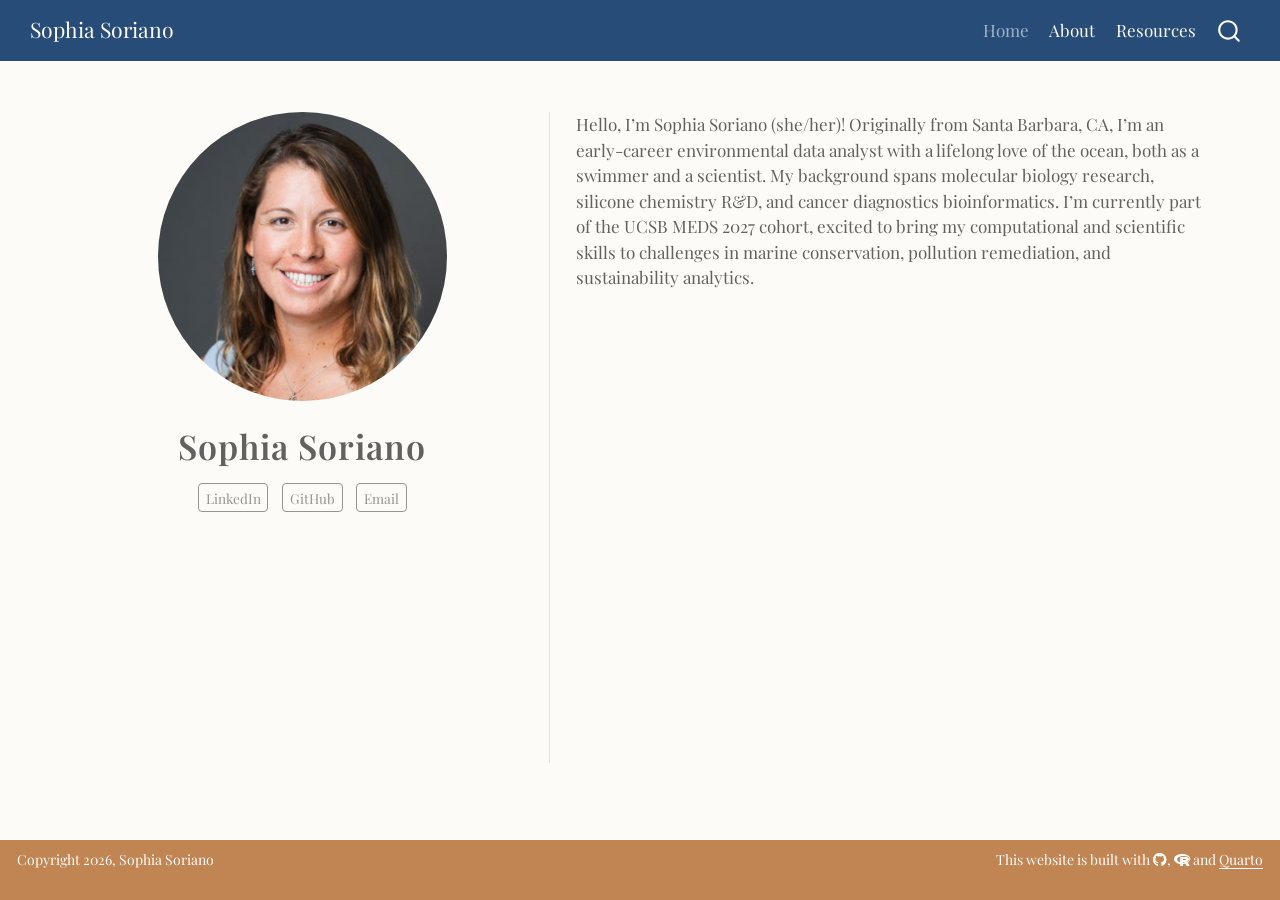
==== commit e914ad29: "Adding scss file and related" ====
--- a/docs/index.html
+++ b/docs/index.html
@@ -41,14 +41,12 @@
 <script src="site_libs/quarto-html/popper.min.js"></script>
 <script src="site_libs/quarto-html/tippy.umd.min.js"></script>
 <link href="site_libs/quarto-html/tippy.css" rel="stylesheet">
-<link href="site_libs/quarto-html/quarto-syntax-highlighting-64a204ab8560d761af7679ceaba22944.css" rel="stylesheet" class="quarto-color-scheme" id="quarto-text-highlighting-styles">
-<link href="site_libs/quarto-html/quarto-syntax-highlighting-dark-b85bc7c33db8c58e0ec93c3465666fed.css" rel="stylesheet" class="quarto-color-scheme quarto-color-alternate" id="quarto-text-highlighting-styles">
-<link href="site_libs/quarto-html/quarto-syntax-highlighting-64a204ab8560d761af7679ceaba22944.css" rel="stylesheet" class="quarto-color-scheme-extra" id="quarto-text-highlighting-styles">
+<link href="site_libs/quarto-html/quarto-syntax-highlighting-64a204ab8560d761af7679ceaba22944.css" rel="stylesheet" id="quarto-text-highlighting-styles">
 <script src="site_libs/bootstrap/bootstrap.min.js"></script>
 <link href="site_libs/bootstrap/bootstrap-icons.css" rel="stylesheet">
-<link href="site_libs/bootstrap/bootstrap-0d542d71a745ea6cacbc55c246e4d6ae.min.css" rel="stylesheet" append-hash="true" class="quarto-color-scheme" id="quarto-bootstrap" data-mode="light">
-<link href="site_libs/bootstrap/bootstrap-dark-96f880facfb47fdc72767fb43baf3cf7.min.css" rel="stylesheet" append-hash="true" class="quarto-color-scheme quarto-color-alternate" id="quarto-bootstrap" data-mode="dark">
-<link href="site_libs/bootstrap/bootstrap-0d542d71a745ea6cacbc55c246e4d6ae.min.css" rel="stylesheet" append-hash="true" class="quarto-color-scheme-extra" id="quarto-bootstrap" data-mode="light">
+<link href="site_libs/bootstrap/bootstrap-68dbf6f114ee3dd318649527e778c29e.min.css" rel="stylesheet" append-hash="true" id="quarto-bootstrap" data-mode="light">
+<link href="site_libs/quarto-contrib/fontawesome6-6.7.2/all.min.css" rel="stylesheet">
+<link href="site_libs/quarto-contrib/fontawesome6-6.7.2/latex-fontsize.css" rel="stylesheet">
 <script id="quarto-search-options" type="application/json">{
   "location": "navbar",
   "copy-button": false,
@@ -81,169 +79,7 @@
 <link rel="stylesheet" href="styles.css">
 </head>
 
-<body class="nav-fixed quarto-light"><script id="quarto-html-before-body" type="application/javascript">
-    const toggleBodyColorMode = (bsSheetEl) => {
-      const mode = bsSheetEl.getAttribute("data-mode");
-      const bodyEl = window.document.querySelector("body");
-      if (mode === "dark") {
-        bodyEl.classList.add("quarto-dark");
-        bodyEl.classList.remove("quarto-light");
-      } else {
-        bodyEl.classList.add("quarto-light");
-        bodyEl.classList.remove("quarto-dark");
-      }
-    }
-    const toggleBodyColorPrimary = () => {
-      const bsSheetEl = window.document.querySelector("link#quarto-bootstrap:not([rel=disabled-stylesheet])");
-      if (bsSheetEl) {
-        toggleBodyColorMode(bsSheetEl);
-      }
-    }
-    const setColorSchemeToggle = (alternate) => {
-      const toggles = window.document.querySelectorAll('.quarto-color-scheme-toggle');
-      for (let i=0; i < toggles.length; i++) {
-        const toggle = toggles[i];
-        if (toggle) {
-          if (alternate) {
-            toggle.classList.add("alternate");
-          } else {
-            toggle.classList.remove("alternate");
-          }
-        }
-      }
-    };
-    const toggleColorMode = (alternate) => {
-      // Switch the stylesheets
-      const primaryStylesheets = window.document.querySelectorAll('link.quarto-color-scheme:not(.quarto-color-alternate)');
-      const alternateStylesheets = window.document.querySelectorAll('link.quarto-color-scheme.quarto-color-alternate');
-      manageTransitions('#quarto-margin-sidebar .nav-link', false);
-      if (alternate) {
-        // note: dark is layered on light, we don't disable primary!
-        enableStylesheet(alternateStylesheets);
-        for (const sheetNode of alternateStylesheets) {
-          if (sheetNode.id === "quarto-bootstrap") {
-            toggleBodyColorMode(sheetNode);
-          }
-        }
-      } else {
-        disableStylesheet(alternateStylesheets);
-        enableStylesheet(primaryStylesheets)
-        toggleBodyColorPrimary();
-      }
-      manageTransitions('#quarto-margin-sidebar .nav-link', true);
-      // Switch the toggles
-      setColorSchemeToggle(alternate)
-      // Hack to workaround the fact that safari doesn't
-      // properly recolor the scrollbar when toggling (#1455)
-      if (navigator.userAgent.indexOf('Safari') > 0 && navigator.userAgent.indexOf('Chrome') == -1) {
-        manageTransitions("body", false);
-        window.scrollTo(0, 1);
-        setTimeout(() => {
-          window.scrollTo(0, 0);
-          manageTransitions("body", true);
-        }, 40);
-      }
-    }
-    const disableStylesheet = (stylesheets) => {
-      for (let i=0; i < stylesheets.length; i++) {
-        const stylesheet = stylesheets[i];
-        stylesheet.rel = 'disabled-stylesheet';
-      }
-    }
-    const enableStylesheet = (stylesheets) => {
-      for (let i=0; i < stylesheets.length; i++) {
-        const stylesheet = stylesheets[i];
-        if(stylesheet.rel !== 'stylesheet') { // for Chrome, which will still FOUC without this check
-          stylesheet.rel = 'stylesheet';
-        }
-      }
-    }
-    const manageTransitions = (selector, allowTransitions) => {
-      const els = window.document.querySelectorAll(selector);
-      for (let i=0; i < els.length; i++) {
-        const el = els[i];
-        if (allowTransitions) {
-          el.classList.remove('notransition');
-        } else {
-          el.classList.add('notransition');
-        }
-      }
-    }
-    const isFileUrl = () => {
-      return window.location.protocol === 'file:';
-    }
-    const hasAlternateSentinel = () => {
-      let styleSentinel = getColorSchemeSentinel();
-      if (styleSentinel !== null) {
-        return styleSentinel === "alternate";
-      } else {
-        return false;
-      }
-    }
-    const setStyleSentinel = (alternate) => {
-      const value = alternate ? "alternate" : "default";
-      if (!isFileUrl()) {
-        window.localStorage.setItem("quarto-color-scheme", value);
-      } else {
-        localAlternateSentinel = value;
-      }
-    }
-    const getColorSchemeSentinel = () => {
-      if (!isFileUrl()) {
-        const storageValue = window.localStorage.getItem("quarto-color-scheme");
-        return storageValue != null ? storageValue : localAlternateSentinel;
-      } else {
-        return localAlternateSentinel;
-      }
-    }
-    const toggleGiscusIfUsed = (isAlternate, darkModeDefault) => {
-      const baseTheme = document.querySelector('#giscus-base-theme')?.value ?? 'light';
-      const alternateTheme = document.querySelector('#giscus-alt-theme')?.value ?? 'dark';
-      let newTheme = '';
-      if(authorPrefersDark) {
-        newTheme = isAlternate ? baseTheme : alternateTheme;
-      } else {
-        newTheme = isAlternate ? alternateTheme : baseTheme;
-      }
-      const changeGiscusTheme = () => {
-        // From: https://github.com/giscus/giscus/issues/336
-        const sendMessage = (message) => {
-          const iframe = document.querySelector('iframe.giscus-frame');
-          if (!iframe) return;
-          iframe.contentWindow.postMessage({ giscus: message }, 'https://giscus.app');
-        }
-        sendMessage({
-          setConfig: {
-            theme: newTheme
-          }
-        });
-      }
-      const isGiscussLoaded = window.document.querySelector('iframe.giscus-frame') !== null;
-      if (isGiscussLoaded) {
-        changeGiscusTheme();
-      }
-    };
-    const authorPrefersDark = false;
-    const darkModeDefault = authorPrefersDark;
-      document.querySelector('link#quarto-text-highlighting-styles.quarto-color-scheme-extra').rel = 'disabled-stylesheet';
-      document.querySelector('link#quarto-bootstrap.quarto-color-scheme-extra').rel = 'disabled-stylesheet';
-    let localAlternateSentinel = darkModeDefault ? 'alternate' : 'default';
-    // Dark / light mode switch
-    window.quartoToggleColorScheme = () => {
-      // Read the current dark / light value
-      let toAlternate = !hasAlternateSentinel();
-      toggleColorMode(toAlternate);
-      setStyleSentinel(toAlternate);
-      toggleGiscusIfUsed(toAlternate, darkModeDefault);
-      window.dispatchEvent(new Event('resize'));
-    };
-    // Switch to dark mode if need be
-    if (hasAlternateSentinel()) {
-      toggleColorMode(true);
-    } else {
-      toggleColorMode(false);
-    }
-  </script>
+<body class="nav-fixed quarto-light">
 
 <div id="quarto-search-results"></div>
   <header id="quarto-header" class="headroom fixed-top">
@@ -259,7 +95,7 @@
   <span class="navbar-toggler-icon"></span>
 </button>
           <div class="collapse navbar-collapse" id="navbarCollapse">
-            <ul class="navbar-nav navbar-nav-scroll me-auto">
+            <ul class="navbar-nav navbar-nav-scroll ms-auto">
   <li class="nav-item">
     <a class="nav-link active" href="./index.html" aria-current="page"> 
 <span class="menu-text">Home</span></a>
@@ -275,7 +111,6 @@
 </ul>
           </div> <!-- /navcollapse -->
             <div class="quarto-navbar-tools">
-  <a href="" class="quarto-color-scheme-toggle quarto-navigation-tool  px-1" onclick="window.quartoToggleColorScheme(); return false;" title="Toggle dark mode"><i class="bi"></i></a>
 </div>
       </div> <!-- /container-fluid -->
     </nav>
@@ -310,7 +145,6 @@
 </div>
   </div>
   <div class="about-contents"><main class="content column-page" id="quarto-document-content">
-
 <p>Hello, I’m Sophia Soriano (she/her)! Originally from Santa Barbara, CA, I’m an early-career environmental data analyst with a lifelong love of the ocean, both as a swimmer and a scientist. My background spans molecular biology research, silicone chemistry R&amp;D, and cancer diagnostics bioinformatics. I’m currently part of the UCSB MEDS 2027 cohort, excited to bring my computational and scientific skills to challenges in marine conservation, pollution remediation, and sustainability analytics.</p>
 
 
@@ -319,19 +153,6 @@
  <!-- /main -->
 <script id="quarto-html-after-body" type="application/javascript">
   window.document.addEventListener("DOMContentLoaded", function (event) {
-    // Ensure there is a toggle, if there isn't float one in the top right
-    if (window.document.querySelector('.quarto-color-scheme-toggle') === null) {
-      const a = window.document.createElement('a');
-      a.classList.add('top-right');
-      a.classList.add('quarto-color-scheme-toggle');
-      a.href = "";
-      a.onclick = function() { try { window.quartoToggleColorScheme(); } catch {} return false; };
-      const i = window.document.createElement("i");
-      i.classList.add('bi');
-      a.appendChild(i);
-      window.document.body.appendChild(a);
-    }
-    setColorSchemeToggle(hasAlternateSentinel())
     const isCodeAnnotation = (el) => {
       for (const clz of el.classList) {
         if (clz.startsWith('code-annotation-')) {                     
@@ -724,6 +545,19 @@
   });
   </script>
 </div> <!-- /content -->
+<footer class="footer">
+  <div class="nav-footer">
+    <div class="nav-footer-left">
+<p>Copyright 2026, Sophia Soriano</p>
+</div>   
+    <div class="nav-footer-center">
+      &nbsp;
+    </div>
+    <div class="nav-footer-right">
+<p>This website is built with <a href="https://github.com/ssoriano22/ssoriano22.github.io" target="_blank"><i class="fa-brands fa-github" title="GitHub octocat logo" aria-label="github"></i></a>, <a href="https://www.r-project.org/about.html" target="_blank"><i class="fa-brands fa-r-project" title="R Project" aria-label="r-project"></i></a> and <a href="https://quarto.org/" target="_blank">Quarto</a></p>
+</div>
+  </div>
+</footer>
 
 
 
--- a/docs/site_libs/quarto-contrib/fontawesome6-6.7.2/latex-fontsize.css
+++ b/docs/site_libs/quarto-contrib/fontawesome6-6.7.2/latex-fontsize.css
@@ -0,0 +1,30 @@
+.fa-tiny {
+  font-size: 0.5em;
+}
+.fa-scriptsize {
+  font-size: 0.7em;
+}
+.fa-footnotesize {
+  font-size: 0.8em;
+}
+.fa-small {
+  font-size: 0.9em;
+}
+.fa-normalsize {
+  font-size: 1em;
+}
+.fa-large {
+  font-size: 1.2em;
+}
+.fa-Large {
+  font-size: 1.5em;
+}
+.fa-LARGE {
+  font-size: 1.75em;
+}
+.fa-huge {
+  font-size: 2em;
+}
+.fa-Huge {
+  font-size: 2.5em;
+}
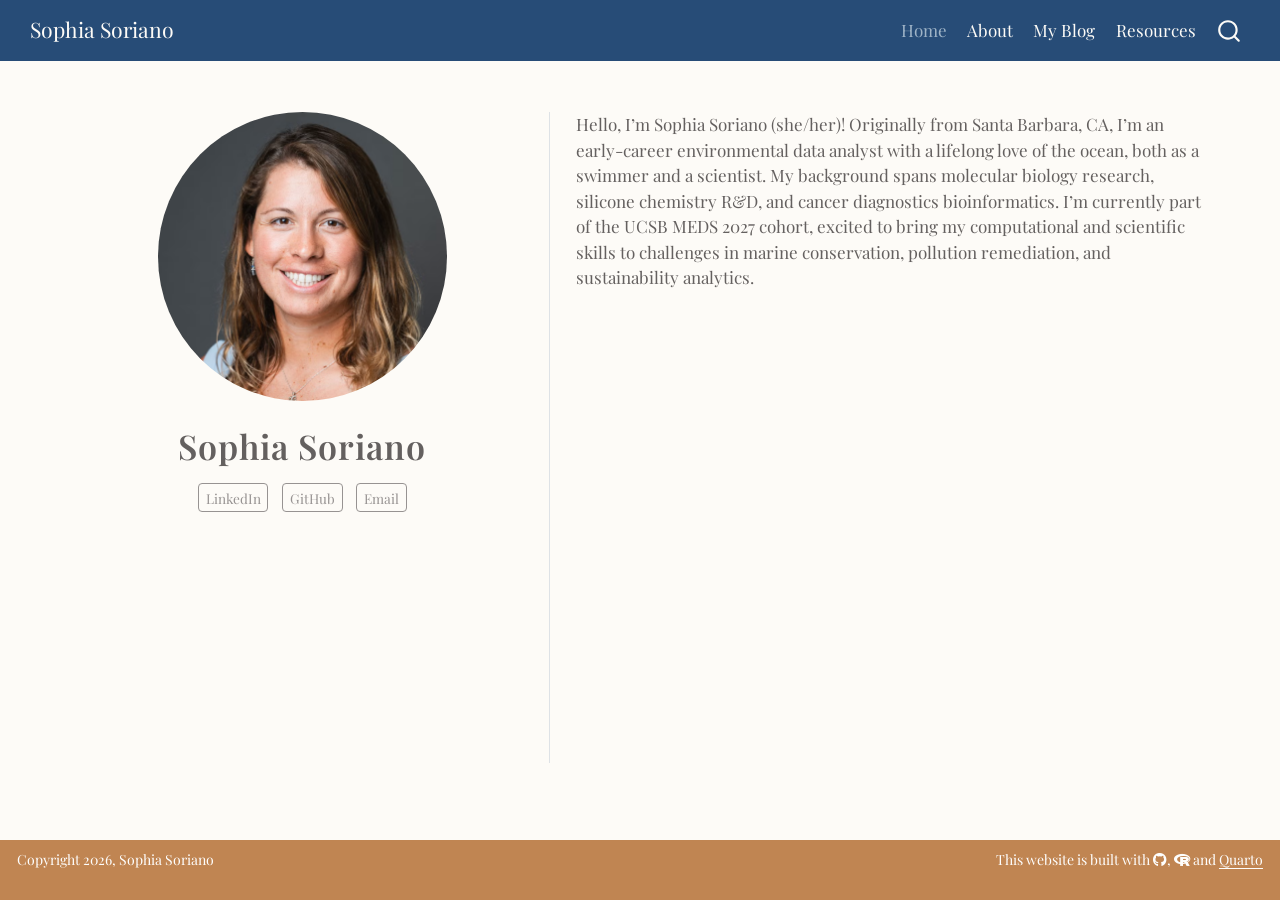
==== commit 3240a86f: "Updating w/ first blog post" ====
--- a/docs/index.html
+++ b/docs/index.html
@@ -105,6 +105,10 @@
 <span class="menu-text">About</span></a>
   </li>  
   <li class="nav-item">
+    <a class="nav-link" href="./posts.html"> 
+<span class="menu-text">My Blog</span></a>
+  </li>  
+  <li class="nav-item">
     <a class="nav-link" href="./resources.html"> 
 <span class="menu-text">Resources</span></a>
   </li>  
